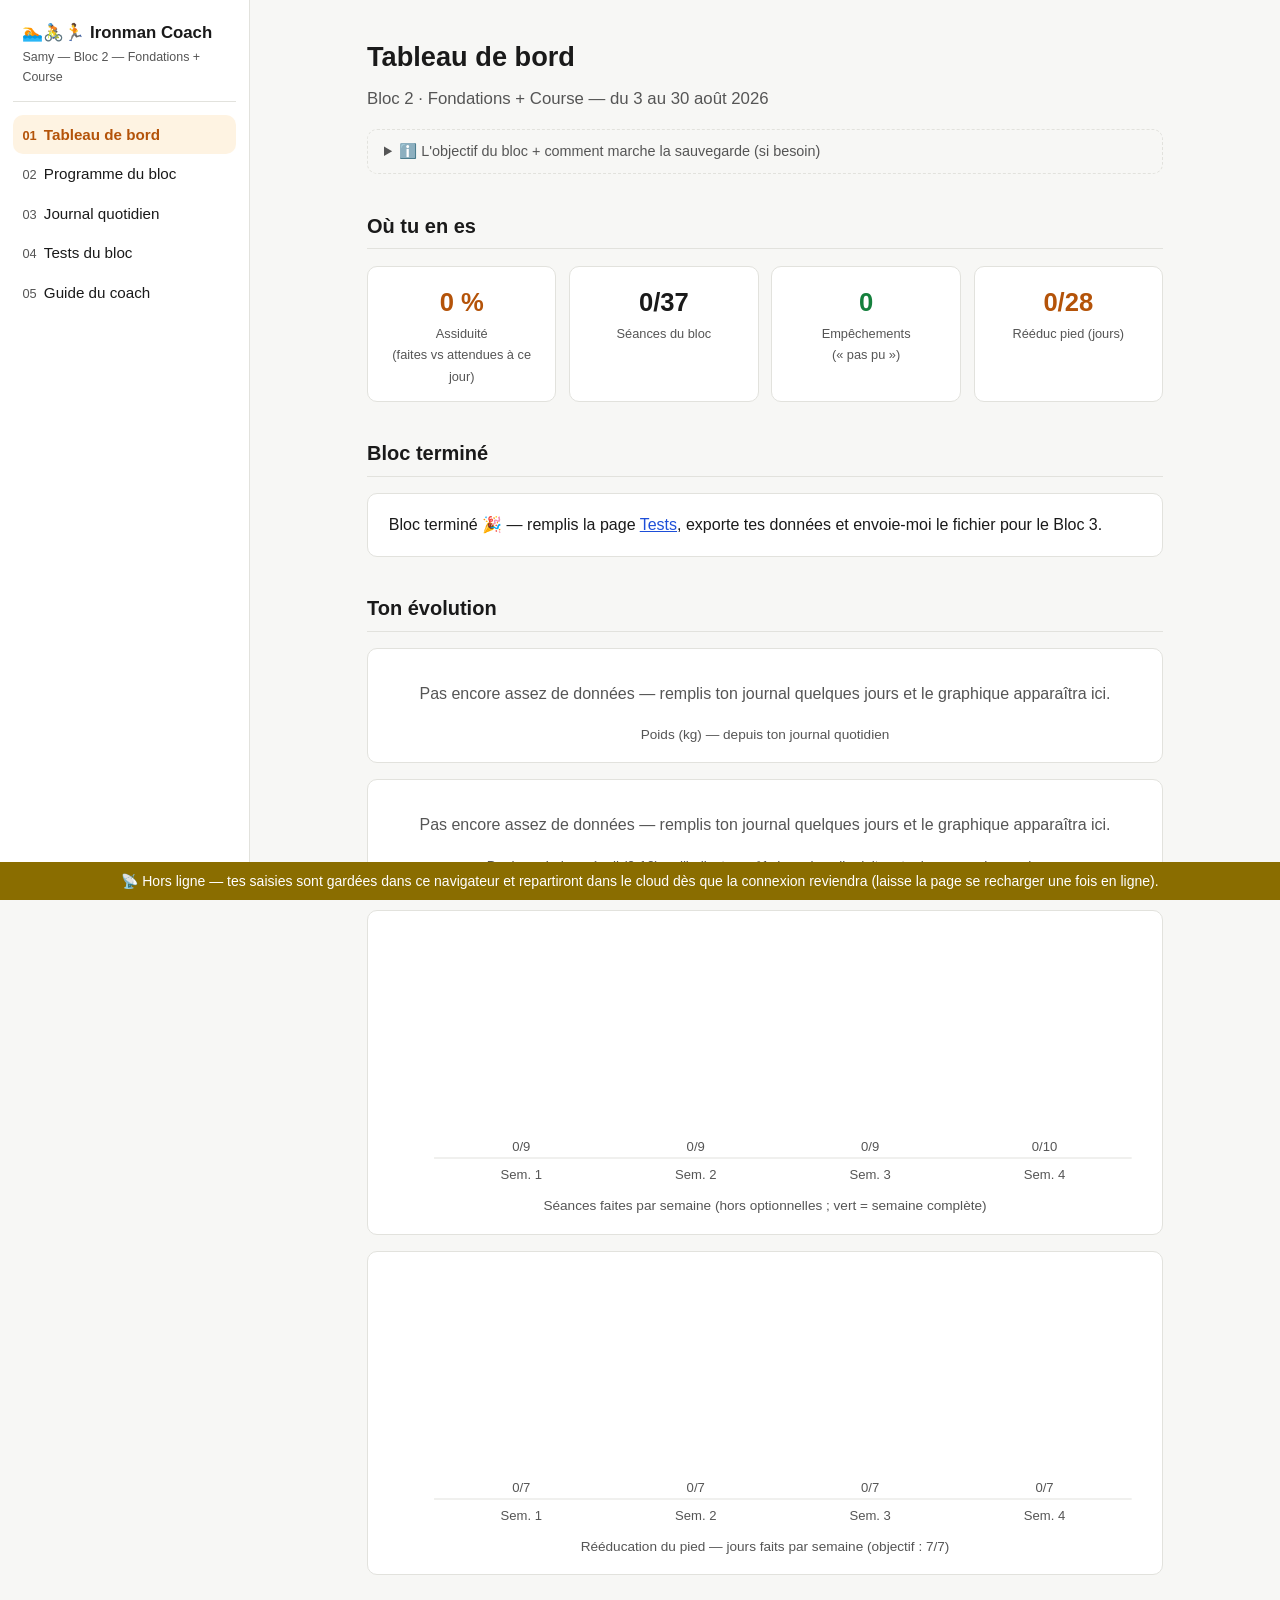
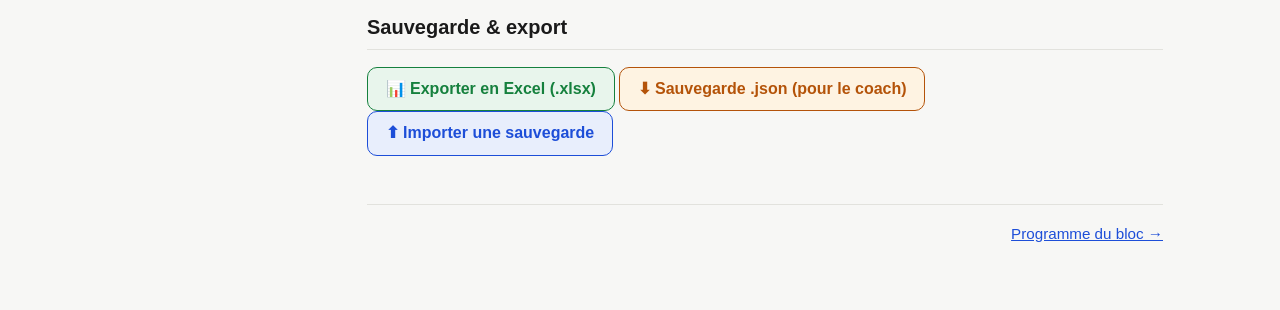
==== ironman-coach/index.html @ 782c4ce3 "Sites Ironman en ligne : hébergement GitHub Pages + données cloud (jsonblob) + robot de garde Co-Aut" ====
<!DOCTYPE html>
<html lang="fr">
<head>
  <meta charset="UTF-8">
  <meta name="viewport" content="width=device-width, initial-scale=1">
  <title>Tableau de bord — Ironman Coach</title>
  <link rel="stylesheet" href="assets/style.css">
</head>
<body>
<div class="layout">
  <nav class="sidebar"></nav>

  <main class="content">
    <h1>Tableau de bord</h1>
    <p class="lead">Bloc 2 · Fondations + Course — du 3 au 30 août 2026</p>

    <details class="aide">
      <summary>ℹ️ L'objectif du bloc + comment marche la sauvegarde (si besoin)</summary>
      <p id="objectif-bloc"></p>
      <p>Tout ce que tu saisis est sauvegardé automatiquement dans ton navigateur
      (« ✓ sauvegardé » apparaît en bas à droite). Le bouton « Exporter » en bas de
      cette page crée deux fichiers : l'<strong>Excel</strong> (lisible, multi-feuilles,
      TOUS les blocs depuis le début — parfait à envoyer à un pote) et le
      <strong>.json</strong> (sauvegarde technique complète, à m'envoyer pour analyse
      et à réimporter si besoin). Exporte au moins 1×/semaine. L'historique des blocs
      passés est inclus automatiquement dans chaque export.</p>
    </details>

    <!-- Statistiques calculées en direct depuis tes données -->
    <h2>Où tu en es</h2>
    <div class="stats" id="stats"></div>

    <!-- La semaine en cours : vue compacte, statut modifiable directement -->
    <h2 id="titre-semaine">Cette semaine</h2>
    <div id="cette-semaine"></div>

    <!-- Graphiques -->
    <h2>Ton évolution</h2>
    <figure class="chart">
      <div id="chart-poids"></div>
      <figcaption>Poids (kg) — depuis ton journal quotidien</figcaption>
    </figure>
    <figure class="chart">
      <div id="chart-pied-douleur"></div>
      <figcaption>Douleur pied au réveil (0-10) — l'indicateur n°1 du mois : elle doit rester basse ou descendre</figcaption>
    </figure>
    <figure class="chart">
      <div id="chart-seances"></div>
      <figcaption>Séances faites par semaine (hors optionnelles ; vert = semaine complète)</figcaption>
    </figure>
    <figure class="chart">
      <div id="chart-pied"></div>
      <figcaption>Rééducation du pied — jours faits par semaine (objectif : 7/7)</figcaption>
    </figure>

    <!-- Sauvegarde -->
    <h2>Sauvegarde &amp; export</h2>
    <p>
      <button class="btn vert" onclick="exporterExcel()">📊 Exporter en Excel (.xlsx)</button>
      <button class="btn" onclick="exportJSON()">⬇ Sauvegarde .json (pour le coach)</button>
      <label class="btn bleu" style="cursor:pointer">
        ⬆ Importer une sauvegarde
        <input type="file" accept=".json" style="display:none"
               onchange="if(this.files[0]) importJSON(this.files[0])">
      </label>
    </p>
  </main>
</div>

<script src="assets/sync-fichier.js"></script>
<script src="assets/programme-data.js"></script>
<script src="assets/main.js"></script>
<script src="assets/charts.js"></script>
<script src="assets/seance.js"></script>
<script src="assets/vendor/xlsx.full.min.js"></script>
<script src="assets/export.js"></script>
<script>
/* ---------- Logique propre au tableau de bord ----------
   Tout est recalculé à chaque chargement ET à chaque modification
   (événement "state:change" émis par main.js).
   Les séances OPTIONNELLES (optionnel: true) sont du bonus :
   exclues de l'assiduité et des graphiques de complétion. */
"use strict";

/* Séances attendues "à ce jour" : prorata jour par jour du menu
   non-optionnel de chaque semaine (planning flexible). */
function attenduesACeJour() {
  const dates = datesDuBloc(), aujourdhui = aujourdhuiISO();
  let total = 0;
  BLOC.semaines.forEach((sem, wi) => {
    const joursEcoulesSem = dates.slice(wi * 7, wi * 7 + 7).filter(d => d <= aujourdhui).length;
    const nonOpt = sem.seances.filter(s => !s.optionnel).length;
    total += nonOpt * joursEcoulesSem / 7;
  });
  return Math.round(total);
}

function calculerStats() {
  const seances = toutesLesSeances();
  const nonOpt = seances.filter(s => !s.optionnel);
  const faites = nonOpt.filter(s => estFaite(s.id)).length;
  const bonus = seances.filter(s => s.optionnel && estFaite(s.id)).length;
  const pasPu = seances.filter(s => statutDe(s.id) === "pas-pu").length;
  const attendues = attenduesACeJour();
  const assiduite = attendues ? Math.min(100, Math.round(100 * faites / attendues)) : null;

  const dates = datesDuBloc(), aujourdhui = aujourdhuiISO();
  const joursPasses = dates.filter(d => d <= aujourdhui);
  const piedFaits = joursPasses.filter(d => state[`journal.${d}.pied`]).length;

  const el = document.getElementById("stats");
  el.innerHTML = `
    <div class="stat ${assiduite === null || assiduite >= 80 ? "ok" : "warn"}">
      <div class="val">${assiduite === null ? "—" : assiduite + " %"}</div>
      <div class="lab">Assiduité<br>(faites vs attendues à ce jour)</div>
    </div>
    <div class="stat"><div class="val">${faites}/${nonOpt.length}</div><div class="lab">Séances du bloc${bonus ? `<br>+ ${bonus} optionnelle${bonus > 1 ? "s" : ""} 🎁` : ""}</div></div>
    <div class="stat ${pasPu === 0 ? "ok" : "warn"}"><div class="val">${pasPu}</div><div class="lab">Empêchements<br>(« pas pu »)</div></div>
    <div class="stat ${joursPasses.length === 0 || piedFaits / Math.max(joursPasses.length, 1) >= 0.8 ? "ok" : "warn"}">
      <div class="val">${piedFaits}/${joursPasses.length}</div><div class="lab">Rééduc pied (jours)</div>
    </div>`;
}

/* Vue compacte de la semaine en cours : chaque séance avec son statut,
   modifiable ici même. Le détail complet reste sur la page Programme. */
function afficherSemaine() {
  const dates = datesDuBloc(), aujourdhui = aujourdhuiISO();
  const el = document.getElementById("cette-semaine");
  const titre = document.getElementById("titre-semaine");

  if (aujourdhui < dates[0]) {
    titre.textContent = "Avant le départ";
    el.innerHTML = `<div class="card">Le bloc démarre le <strong>lundi 3 août</strong>.
      D'ici là : rééduc pied quotidienne, et la section course à pied du
      <a href="guide.html">Guide du coach</a> vaut la lecture avant ta première sortie en Clifton.</div>`;
    return;
  }
  if (aujourdhui > dates[27]) {
    titre.textContent = "Bloc terminé";
    el.innerHTML = `<div class="card">Bloc terminé 🎉 — remplis la page <a href="tests.html">Tests</a>,
      exporte tes données et envoie-moi le fichier pour le Bloc 3.</div>`;
    return;
  }

  const wi = Math.floor(dates.indexOf(aujourdhui) / 7);
  const sem = BLOC.semaines[wi];
  titre.textContent = `Cette semaine — Semaine ${sem.num} : ${sem.theme}`;

  const restantes = sem.seances.filter(s => !s.optionnel && !estFaite(s.id) && statutDe(s.id) !== "pas-pu").length;
  el.innerHTML = `
    <p style="color:var(--text-2)">${restantes === 0
      ? "Menu de la semaine terminé 💪 — tout le reste est du bonus."
      : `Encore <strong>${restantes}</strong> séance${restantes > 1 ? "s" : ""} au menu — tu choisis quoi faire aujourd'hui.`}
      <a href="programme.html">Détails des séances →</a></p>` +
    sem.seances.map(s => {
      const statut = statutDe(s.id);
      const classe = estFaite(s.id) ? "faite" : (statut === "pas-pu" ? "paspu" : "");
      return `
      <div class="mini-seance ${classe}" id="mini-${s.id}">
        <span class="badge ${s.type}">${TYPE_LABELS[s.type] || s.type}</span>
        <span class="titre">${s.titre}${s.optionnel ? ' <span class="badge repos">opt.</span>' : ""}</span>
        <select data-bind="seance.${s.id}.statut">
          ${STATUTS.map(o => `<option value="${o.val}" ${o.val === statut ? "selected" : ""}>${o.label}</option>`).join("")}
        </select>
      </div>`;
    }).join("");
  bindAll(el);
}

/* Couleur des mini-cartes quand un statut change ici ou ailleurs */
document.addEventListener("state:change", e => {
  const m = e.detail.cle.match(/^seance\.(.+)\.statut$/);
  if (!m) return;
  const mini = document.getElementById(`mini-${m[1]}`);
  if (mini) {
    mini.classList.toggle("faite", estFaite(m[1]));
    mini.classList.toggle("paspu", statutDe(m[1]) === "pas-pu");
  }
});

function dessinerGraphiques() {
  const dates = datesDuBloc();
  // Poids : un point par jour du bloc (ignorés si vides)
  ligneSVG("#chart-poids", dates.map(d => ({
    x: d.slice(8, 10) + "/" + d.slice(5, 7),
    y: state[`journal.${d}.poids`] || null,
  })), { unite: "kg", decimales: 1 });

  // Douleur pied au réveil : LE capteur du mois de la reprise course
  ligneSVG("#chart-pied-douleur", dates.map(d => {
    const v = state[`journal.${d}.pied_douleur`];
    return { x: d.slice(8, 10) + "/" + d.slice(5, 7), y: (v === undefined || v === "") ? null : v };
  }), { unite: "/10", decimales: 0 });

  // Séances non-optionnelles faites (ou adaptées) par semaine
  const seances = toutesLesSeances();
  barresSVG("#chart-seances", BLOC.semaines.map(sem => ({
    x: "Sem. " + sem.num,
    y: seances.filter(s => s.semaine === sem.num && !s.optionnel && estFaite(s.id)).length,
    max: sem.seances.filter(s => !s.optionnel).length,
  })));

  // Rééduc pied par semaine
  barresSVG("#chart-pied", BLOC.semaines.map((sem, wi) => ({
    x: "Sem. " + sem.num,
    y: dates.slice(wi * 7, wi * 7 + 7).filter(d => state[`journal.${d}.pied`]).length,
    max: 7,
  })));
}

function rafraichir() { calculerStats(); dessinerGraphiques(); }

document.addEventListener("DOMContentLoaded", () => {
  document.getElementById("objectif-bloc").textContent = BLOC.objectifBloc;
  afficherSemaine();
  rafraichir();
});
document.addEventListener("state:change", rafraichir);
</script>
</body>
</html>
---- ironman-coach/assets/style.css ----
/* ============================================================
   IRONMAN COACH — Design system
   Tout est piloté par les variables CSS ci-dessous.
   Pour changer une couleur : modifier UNIQUEMENT :root (+ dark mode).
   ============================================================ */

:root {
  /* Fonds & texte */
  --bg: #f7f7f5;
  --surface: #ffffff;
  --text: #1a1a1a;
  --text-2: #555555;
  --border: #e2e2dd;

  /* Couleurs sémantiques + variantes pastel "-soft" pour les fonds */
  --accent: #b45309;       --accent-soft: #fef3e2;   /* orange : important / à faire */
  --green: #15803d;        --green-soft: #e8f5ec;    /* vert : acquis / validé */
  --blue: #1d4ed8;         --blue-soft: #e8eefc;     /* bleu : définitions / liens */
  --red: #b91c1c;          --red-soft: #fdecec;      /* rouge : pièges / avertissements */
  --violet: #6d28d9;       --violet-soft: #f0e9fc;   /* violet : course à pied (badge) */

  --radius: 10px;
  --sidebar-w: 250px;
}

/* Dark mode automatique */
@media (prefers-color-scheme: dark) {
  :root {
    --bg: #191919;
    --surface: #222220;
    --text: #ececea;
    --text-2: #a8a8a2;
    --border: #3a3a36;

    --accent: #f0a35e;     --accent-soft: #3a2a18;
    --green: #6fce8f;      --green-soft: #1c2f22;
    --blue: #8ab0f5;       --blue-soft: #1c2438;
    --red: #f08c8c;        --red-soft: #382020;
    --violet: #b79df5;     --violet-soft: #292140;
  }
}

/* ---------- Base ---------- */
* { box-sizing: border-box; }

body {
  margin: 0;
  font-family: -apple-system, BlinkMacSystemFont, "Segoe UI", Roboto, sans-serif;
  font-size: 16px;
  line-height: 1.65;
  background: var(--bg);
  color: var(--text);
}

h1 { font-size: 1.7rem; margin: 0 0 .3rem; }
h2 { font-size: 1.25rem; border-bottom: 1px solid var(--border); padding-bottom: .35rem; margin-top: 2.2rem; }
h3 { font-size: 1.05rem; margin-bottom: .4rem; }
.lead { color: var(--text-2); font-size: 1.05rem; margin-top: 0; }

a { color: var(--blue); }

code {
  background: var(--blue-soft);
  border-radius: 6px;
  padding: .1em .4em;
  font-size: .9em;
}

pre {
  background: var(--surface);
  border: 1px solid var(--border);
  border-radius: var(--radius);
  padding: 1rem;
  overflow-x: auto;
}

table { border-collapse: collapse; width: 100%; margin: 1rem 0; }
th, td { border: 1px solid var(--border); padding: .5rem .7rem; text-align: left; }
th { background: var(--surface); font-size: .9rem; }

/* ---------- Layout : sidebar + contenu ---------- */
.layout { display: flex; min-height: 100vh; }

nav.sidebar {
  width: var(--sidebar-w);
  flex-shrink: 0;
  position: sticky;
  top: 0;
  height: 100vh;
  overflow-y: auto;
  border-right: 1px solid var(--border);
  background: var(--surface);
  padding: 1.2rem .8rem;
}

nav.sidebar .brand {
  font-weight: 700;
  font-size: 1.05rem;
  padding: 0 .6rem .8rem;
  border-bottom: 1px solid var(--border);
  margin-bottom: .8rem;
}
nav.sidebar .brand small { display: block; color: var(--text-2); font-weight: 400; font-size: .78rem; }

nav.sidebar a {
  display: block;
  padding: .45rem .6rem;
  border-radius: var(--radius);
  color: var(--text);
  text-decoration: none;
  font-size: .95rem;
}
nav.sidebar a .num { color: var(--text-2); font-size: .8rem; margin-right: .45rem; }
nav.sidebar a:hover { background: var(--bg); }
nav.sidebar a.active { background: var(--accent-soft); color: var(--accent); font-weight: 600; }
nav.sidebar a.active .num { color: var(--accent); }

main.content {
  flex: 1;
  max-width: 860px;
  margin: 0 auto;
  padding: 2.2rem 2rem 4rem;
  min-width: 0;
}

/* Mobile : sidebar en haut */
@media (max-width: 800px) {
  .layout { flex-direction: column; }
  nav.sidebar {
    width: 100%; height: auto; position: static;
    border-right: none; border-bottom: 1px solid var(--border);
    display: flex; flex-wrap: wrap; gap: .2rem; align-items: center;
  }
  nav.sidebar .brand { border: none; margin: 0; padding: .2rem .6rem; width: 100%; }
  main.content { padding: 1.2rem 1rem 3rem; }
}

/* Pager bas de page */
.pager {
  display: flex; justify-content: space-between;
  margin-top: 3rem; padding-top: 1rem;
  border-top: 1px solid var(--border);
  font-size: .95rem;
}

/* ---------- Composants ---------- */
.card {
  background: var(--surface);
  border: 1px solid var(--border);
  border-radius: var(--radius);
  padding: 1.1rem 1.3rem;
  margin: 1rem 0;
}

/* Encadrés colorés : la 1re ligne (strong) sert de titre */
.box { border-radius: var(--radius); padding: .9rem 1.1rem; margin: 1rem 0; border: 1px solid; }
.box strong:first-child { display: block; margin-bottom: .25rem; }
.box.def  { background: var(--blue-soft);   border-color: var(--blue);   }
.box.imp  { background: var(--accent-soft); border-color: var(--accent); }
.box.trap { background: var(--red-soft);    border-color: var(--red);    }
.box.done { background: var(--green-soft);  border-color: var(--green);  }

/* Accordéons en cartes */
details {
  background: var(--surface);
  border: 1px solid var(--border);
  border-radius: var(--radius);
  padding: .6rem 1rem;
  margin: .6rem 0;
}
details summary { cursor: pointer; font-weight: 600; }
details[open] summary { margin-bottom: .5rem; }

/* Badges (pilules) */
.badge {
  display: inline-block;
  font-size: .68rem;
  font-weight: 700;
  text-transform: uppercase;
  letter-spacing: .04em;
  padding: .15em .7em;
  border-radius: 999px;
  border: 1px solid;
}
.badge.muscu    { background: var(--accent-soft); color: var(--accent); border-color: var(--accent); }
.badge.natation { background: var(--blue-soft);   color: var(--blue);   border-color: var(--blue); }
.badge.velo     { background: var(--green-soft);  color: var(--green);  border-color: var(--green); }
.badge.course   { background: var(--violet-soft); color: var(--violet); border-color: var(--violet); }
.badge.test     { background: var(--red-soft);    color: var(--red);    border-color: var(--red); }
.badge.repos    { background: var(--bg);          color: var(--text-2); border-color: var(--border); }
.badge.marche   { background: var(--bg);          color: var(--text-2); border-color: var(--border); }

/* Checklists persistées (ul.progress) */
ul.progress { list-style: none; padding: 0; }
ul.progress li { margin: .3rem 0; }
ul.progress label { display: flex; gap: .6rem; align-items: baseline; cursor: pointer; }
ul.progress input:checked + span { text-decoration: line-through; color: var(--text-2); }

/* ---------- Formulaires (journal, séances, tests) ---------- */
input[type="text"], input[type="number"], input[type="date"], textarea, select {
  font: inherit;
  color: var(--text);
  background: var(--bg);
  border: 1px solid var(--border);
  border-radius: 8px;
  padding: .4rem .6rem;
  width: 100%;
}
textarea { resize: vertical; min-height: 60px; }
input:focus, textarea:focus, select:focus { outline: 2px solid var(--blue); outline-offset: 0; }

.field { margin: .5rem 0; }
.field > span { display: block; font-size: .82rem; color: var(--text-2); margin-bottom: .15rem; }

/* Grille de petits champs côte à côte */
.grid {
  display: grid;
  grid-template-columns: repeat(auto-fit, minmax(120px, 1fr));
  gap: .6rem;
}

/* ---------- Carte de séance (module réutilisable, tous sports) ---------- */
.seance { border-left: 4px solid var(--border); }
.seance.faite { border-left-color: var(--green); }
.seance.paspu { border-left-color: var(--red); }
.seance .entete { display: flex; align-items: center; gap: .6rem; flex-wrap: wrap; }
.seance .entete h3 { margin: 0; flex: 1; }
.seance .entete select.statut { width: auto; font-weight: 600; }
.seance .meta { color: var(--text-2); font-size: .88rem; margin: .2rem 0 .5rem; }
.seance ul { margin: .4rem 0; padding-left: 1.2rem; }
.seance .zone-raison { background: var(--red-soft); border-radius: 8px; padding: .3rem .7rem .5rem; margin: .4rem 0; }
.seance.faite .zone-raison { background: var(--accent-soft); }

/* Accordéon d'aide : replié par défaut, discret */
details.aide { background: transparent; border-style: dashed; }
details.aide summary { color: var(--text-2); font-weight: 500; font-size: .9rem; }

/* Résumé compact d'une séance (tableau de bord "Cette semaine") */
.mini-seance {
  display: flex; align-items: center; gap: .6rem;
  padding: .45rem .8rem; margin: .35rem 0;
  background: var(--surface); border: 1px solid var(--border);
  border-left: 4px solid var(--border); border-radius: var(--radius);
}
.mini-seance.faite { border-left-color: var(--green); }
.mini-seance.paspu { border-left-color: var(--red); }
.mini-seance .titre { flex: 1; font-weight: 600; font-size: .95rem; }
.mini-seance select { width: auto; font-size: .85rem; }

/* ---------- Dashboard ---------- */
.stats { display: grid; grid-template-columns: repeat(auto-fit, minmax(150px, 1fr)); gap: .8rem; margin: 1rem 0; }
.stat {
  background: var(--surface); border: 1px solid var(--border);
  border-radius: var(--radius); padding: .9rem 1rem; text-align: center;
}
.stat .val { font-size: 1.6rem; font-weight: 700; }
.stat .lab { font-size: .8rem; color: var(--text-2); }
.stat.ok .val { color: var(--green); }
.stat.warn .val { color: var(--accent); }

/* Graphiques SVG */
figure.chart {
  background: var(--surface); border: 1px solid var(--border);
  border-radius: var(--radius); padding: 1rem; margin: 1rem 0;
}
figure.chart figcaption { font-size: .85rem; color: var(--text-2); text-align: center; margin-top: .4rem; }
.chart svg { width: 100%; height: auto; display: block; }
.chart .ligne { stroke: var(--blue); fill: none; stroke-width: 2.5; }
.chart .point { fill: var(--blue); }
.chart .barre { fill: var(--green); }
.chart .barre.partiel { fill: var(--accent); }
.chart .axe { stroke: var(--border); stroke-width: 1; }
.chart text { fill: var(--text-2); font-size: 11px; }

/* Boutons */
.btn {
  display: inline-block;
  font: inherit; font-weight: 600;
  background: var(--accent-soft); color: var(--accent);
  border: 1px solid var(--accent);
  border-radius: var(--radius);
  padding: .5rem 1.1rem;
  cursor: pointer;
}
.btn:hover { filter: brightness(.97); }
.btn.vert { background: var(--green-soft); color: var(--green); border-color: var(--green); }
.btn.bleu { background: var(--blue-soft); color: var(--blue); border-color: var(--blue); }

/* Petit bouton de suppression (séances libres) */
.btn-suppr {
  font: inherit; font-weight: 700; line-height: 1;
  background: var(--red-soft); color: var(--red);
  border: 1px solid var(--red); border-radius: 999px;
  width: 1.8rem; height: 1.8rem; padding: 0;
  cursor: pointer; flex-shrink: 0;
}
.btn-suppr:hover { filter: brightness(.95); }

/* Indicateur discret "sauvegardé" */
#save-indicator {
  position: fixed; bottom: 14px; right: 16px;
  background: var(--green-soft); color: var(--green);
  border: 1px solid var(--green); border-radius: 999px;
  padding: .2rem .8rem; font-size: .8rem;
  opacity: 0; transition: opacity .3s;
  pointer-events: none;
}
#save-indicator.visible { opacity: 1; }
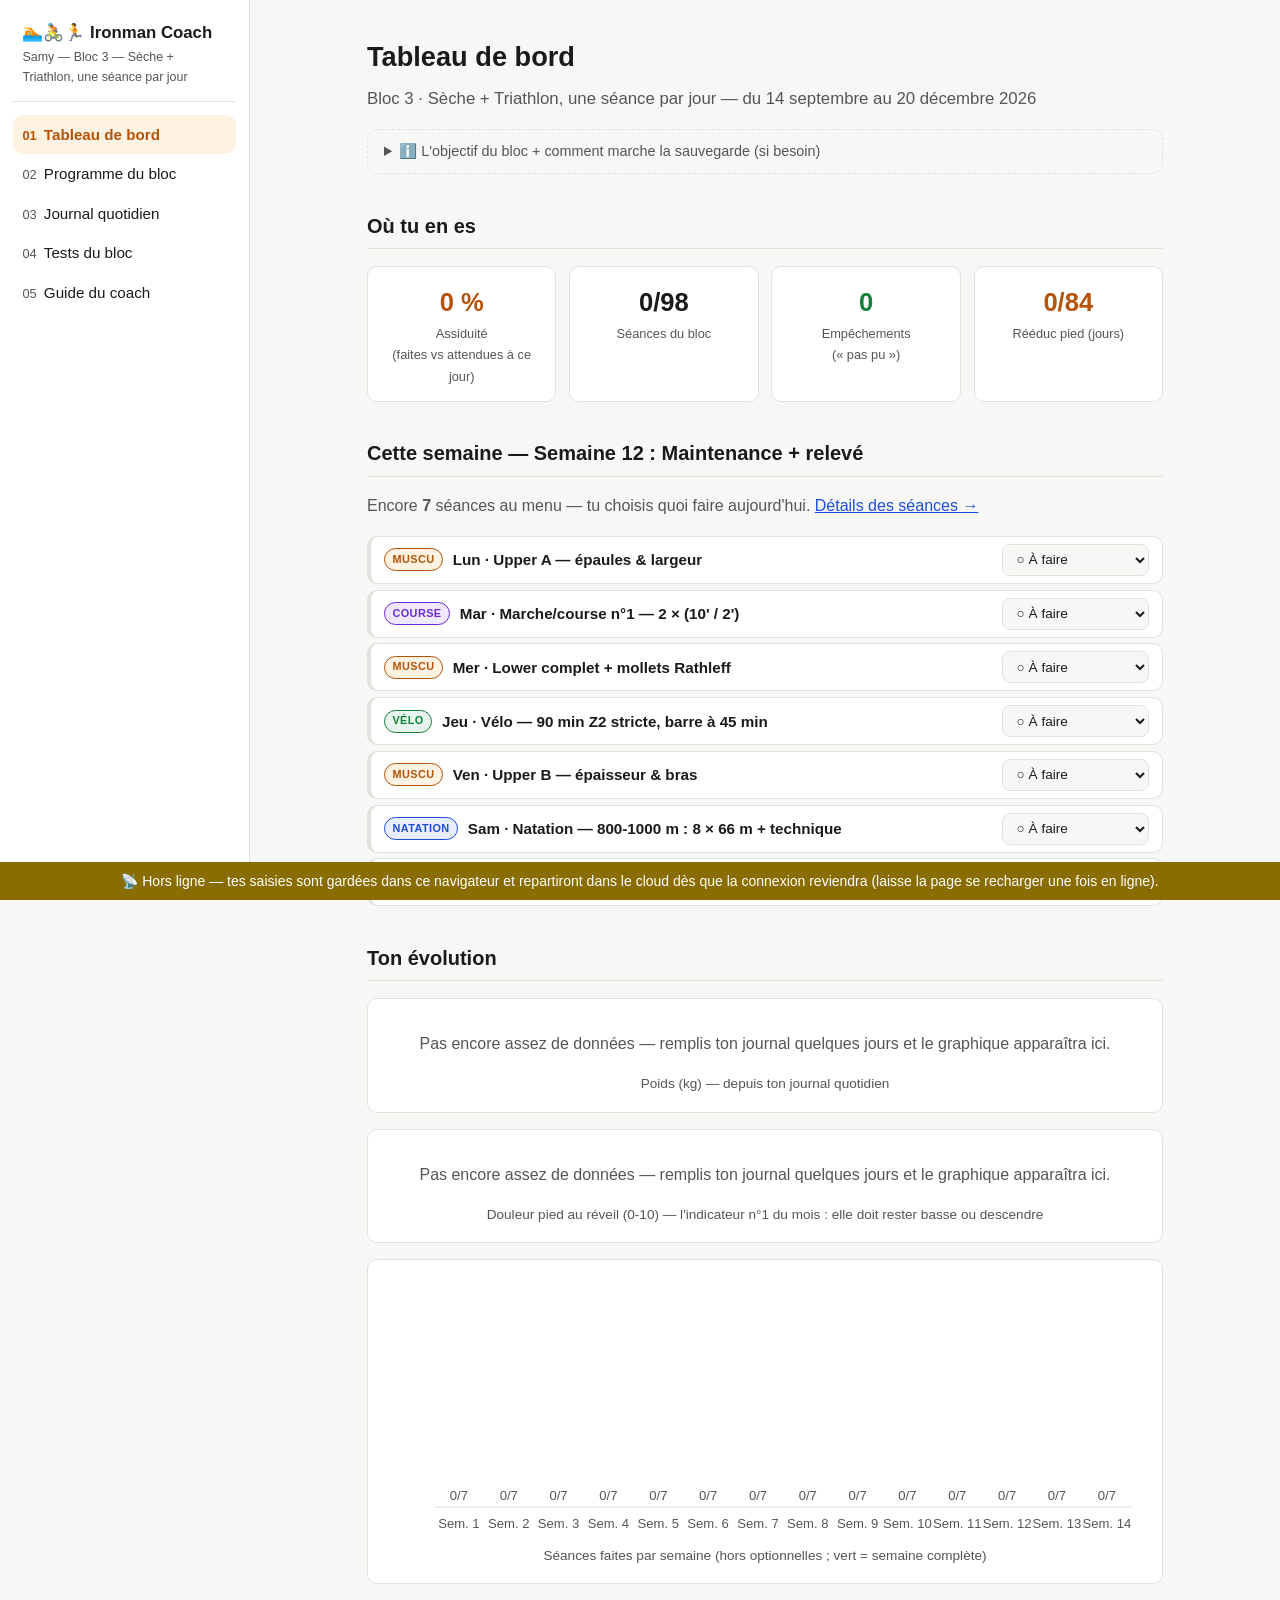
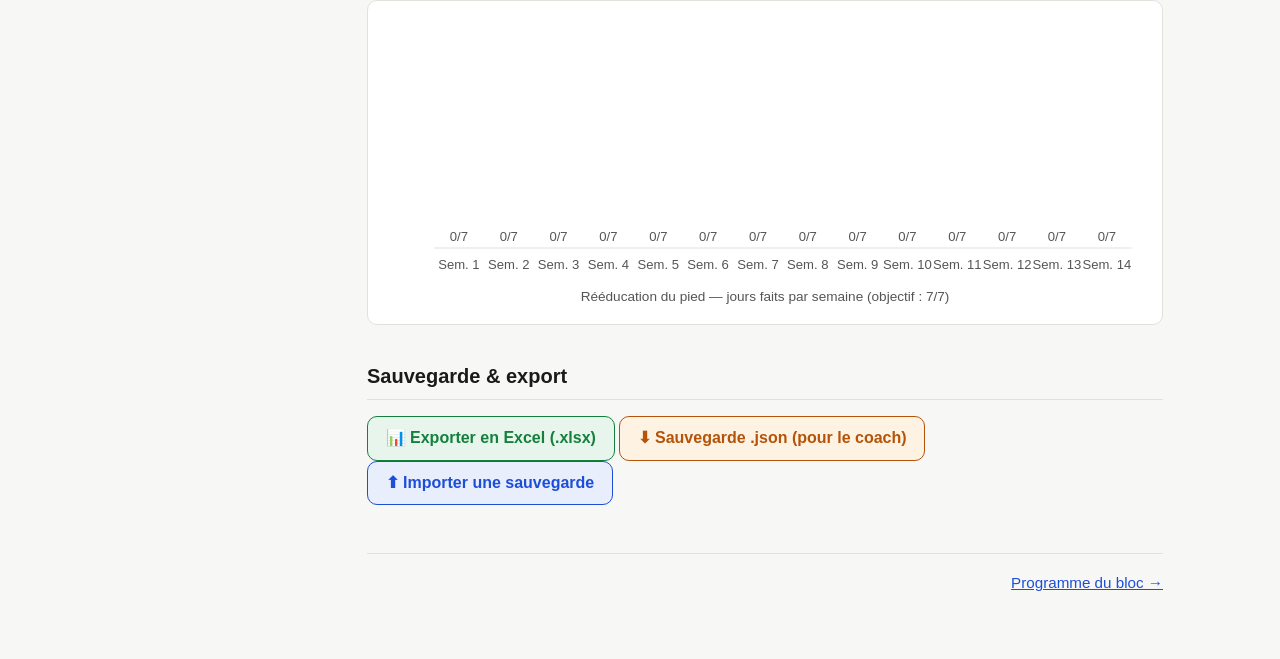
==== commit 8ec5bbb8: "Bloc 3 — Sèche + Triathlon, une séance par jour (14 sept. → 20 déc. 2026) - programme-data.js : 14 s" ====
--- a/ironman-coach/index.html
+++ b/ironman-coach/index.html
@@ -12,7 +12,7 @@
 
   <main class="content">
     <h1>Tableau de bord</h1>
-    <p class="lead">Bloc 2 · Fondations + Course — du 3 au 30 août 2026</p>
+    <p class="lead">Bloc 3 · Sèche + Triathlon, une séance par jour — du 14 septembre au 20 décembre 2026</p>
 
     <details class="aide">
       <summary>ℹ️ L'objectif du bloc + comment marche la sauvegarde (si besoin)</summary>
@@ -130,15 +130,15 @@
 
   if (aujourdhui < dates[0]) {
     titre.textContent = "Avant le départ";
-    el.innerHTML = `<div class="card">Le bloc démarre le <strong>lundi 3 août</strong>.
-      D'ici là : rééduc pied quotidienne, et la section course à pied du
-      <a href="guide.html">Guide du coach</a> vaut la lecture avant ta première sortie en Clifton.</div>`;
+    el.innerHTML = `<div class="card">Le bloc démarre le <strong>lundi 14 septembre</strong>.
+      D'ici là : mesures de départ (page <a href="tests.html">Tests</a>) et la section sèche du
+      <a href="guide.html">Guide du coach</a>.</div>`;
     return;
   }
-  if (aujourdhui > dates[27]) {
+  if (aujourdhui > dates[dates.length - 1]) {
     titre.textContent = "Bloc terminé";
     el.innerHTML = `<div class="card">Bloc terminé 🎉 — remplis la page <a href="tests.html">Tests</a>,
-      exporte tes données et envoie-moi le fichier pour le Bloc 3.</div>`;
+      exporte tes données et envoie-moi le fichier pour janvier (régime inversé).</div>`;
     return;
   }
 
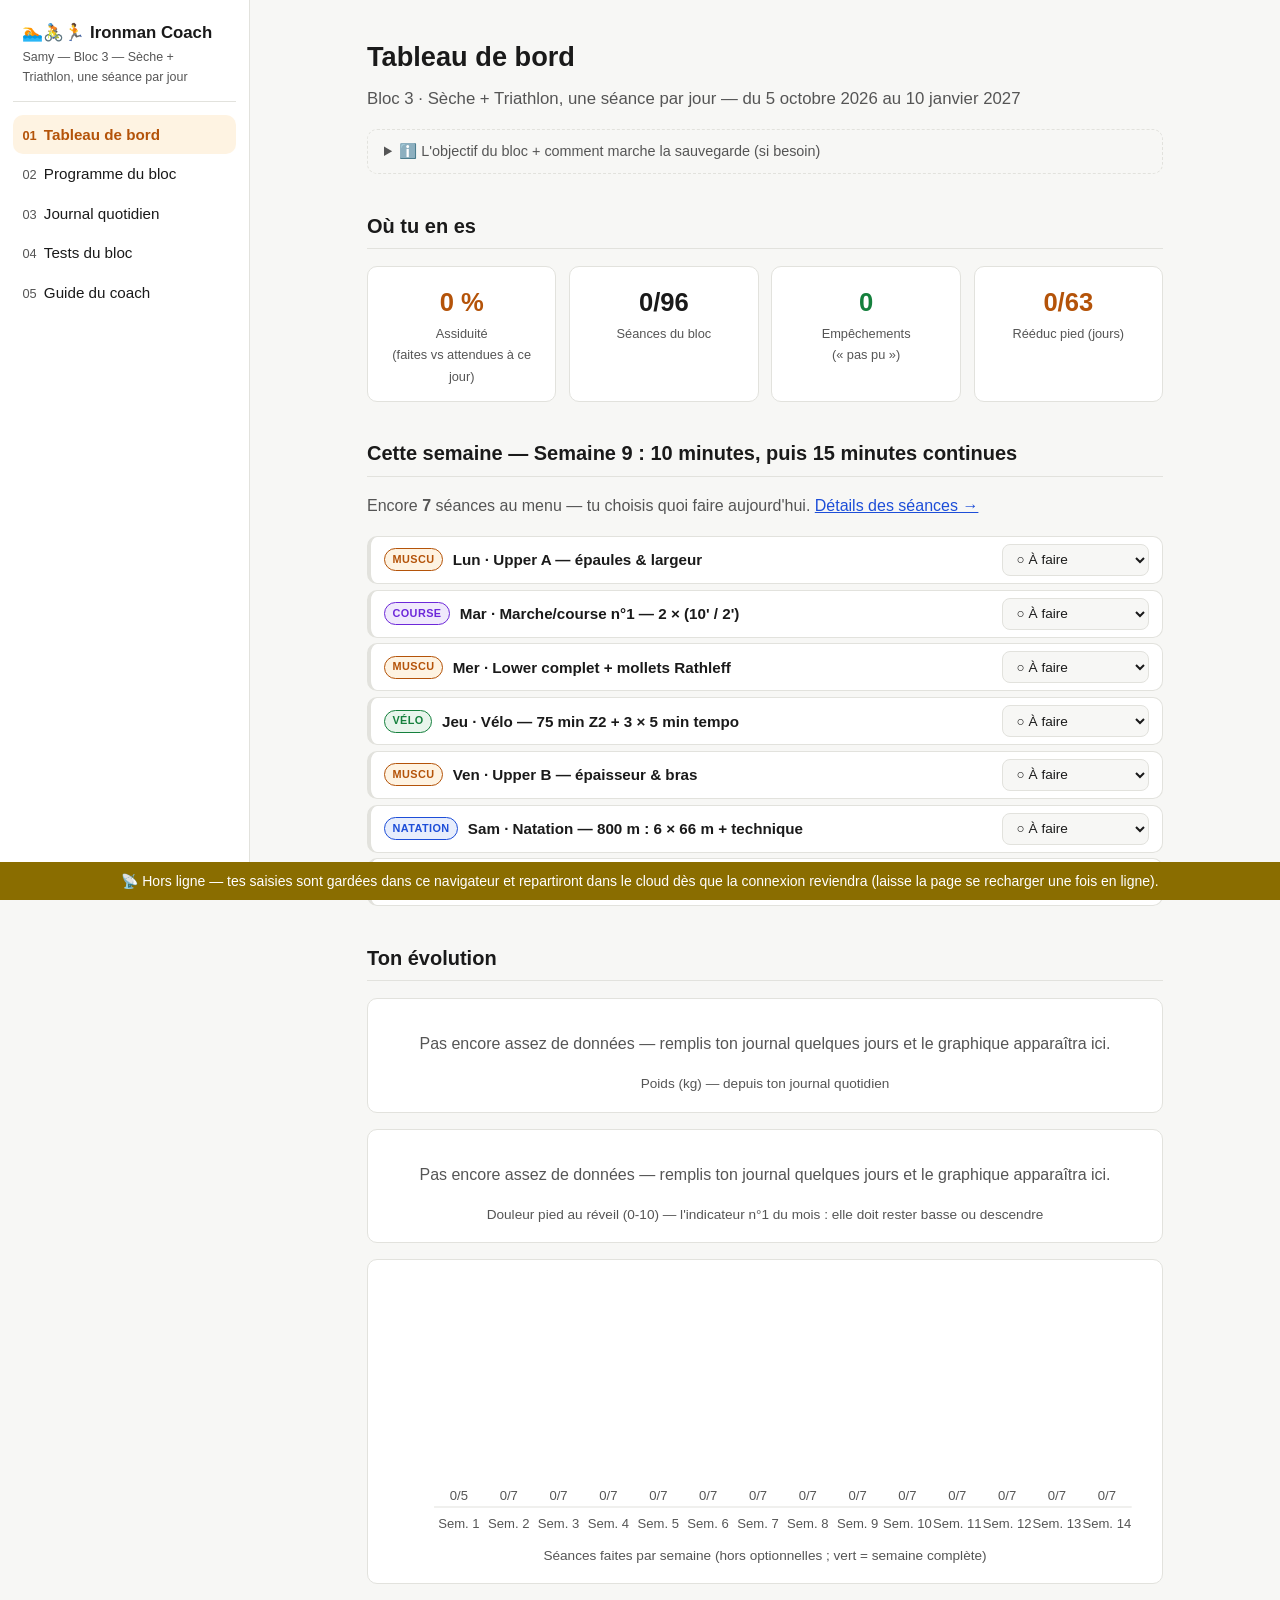
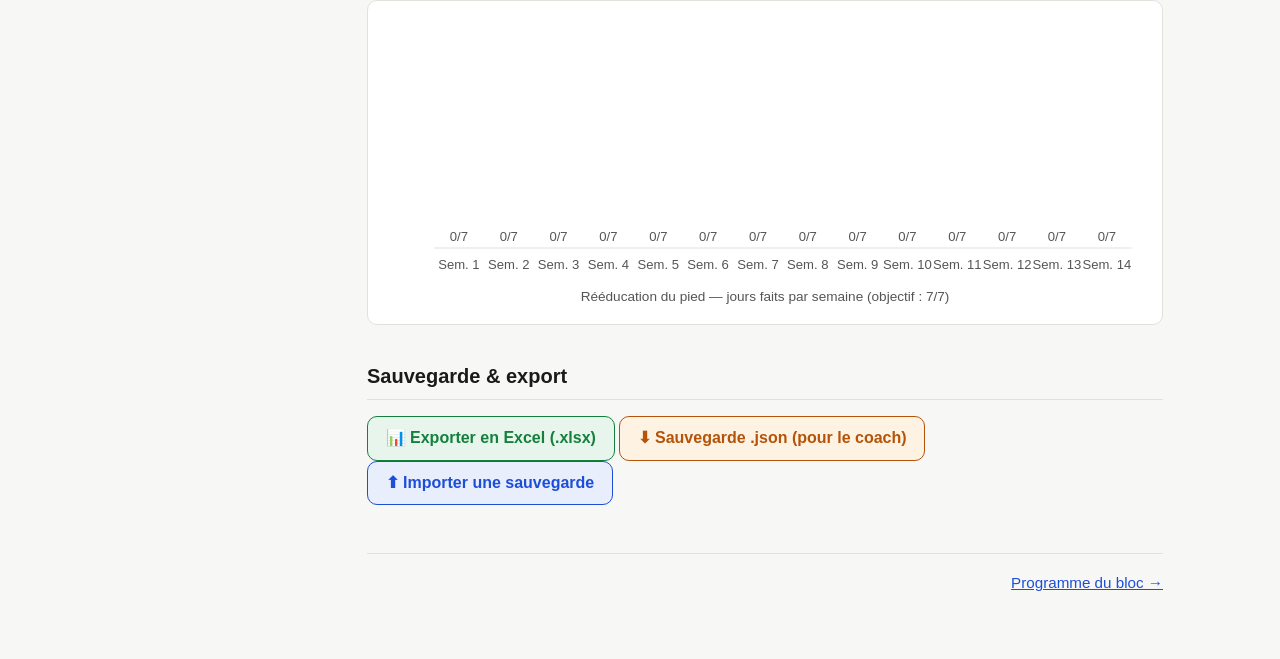
==== commit 07dced0b: "fix: redémarrer le Bloc 3 au 7 octobre 2026 Le calendrier repart sur la semaine du 5 octobre, avec u" ====
--- a/ironman-coach/index.html
+++ b/ironman-coach/index.html
@@ -12,7 +12,7 @@
 
   <main class="content">
     <h1>Tableau de bord</h1>
-    <p class="lead">Bloc 3 · Sèche + Triathlon, une séance par jour — du 14 septembre au 20 décembre 2026</p>
+    <p class="lead">Bloc 3 · Sèche + Triathlon, une séance par jour — du 5 octobre 2026 au 10 janvier 2027</p>
 
     <details class="aide">
       <summary>ℹ️ L'objectif du bloc + comment marche la sauvegarde (si besoin)</summary>
@@ -88,9 +88,11 @@
   const dates = datesDuBloc(), aujourdhui = aujourdhuiISO();
   let total = 0;
   BLOC.semaines.forEach((sem, wi) => {
-    const joursEcoulesSem = dates.slice(wi * 7, wi * 7 + 7).filter(d => d <= aujourdhui).length;
+    const joursActifs = dates.slice(wi * 7, wi * 7 + 7)
+      .filter(d => !BLOC.repriseReelle || d >= BLOC.repriseReelle);
+    const joursEcoulesSem = joursActifs.filter(d => d <= aujourdhui).length;
     const nonOpt = sem.seances.filter(s => !s.optionnel).length;
-    total += nonOpt * joursEcoulesSem / 7;
+    if (joursActifs.length) total += nonOpt * joursEcoulesSem / joursActifs.length;
   });
   return Math.round(total);
 }
@@ -130,7 +132,7 @@
 
   if (aujourdhui < dates[0]) {
     titre.textContent = "Avant le départ";
-    el.innerHTML = `<div class="card">Le bloc démarre le <strong>lundi 14 septembre</strong>.
+    el.innerHTML = `<div class="card">Le bloc démarre le <strong>lundi 5 octobre</strong>.
       D'ici là : mesures de départ (page <a href="tests.html">Tests</a>) et la section sèche du
       <a href="guide.html">Guide du coach</a>.</div>`;
     return;
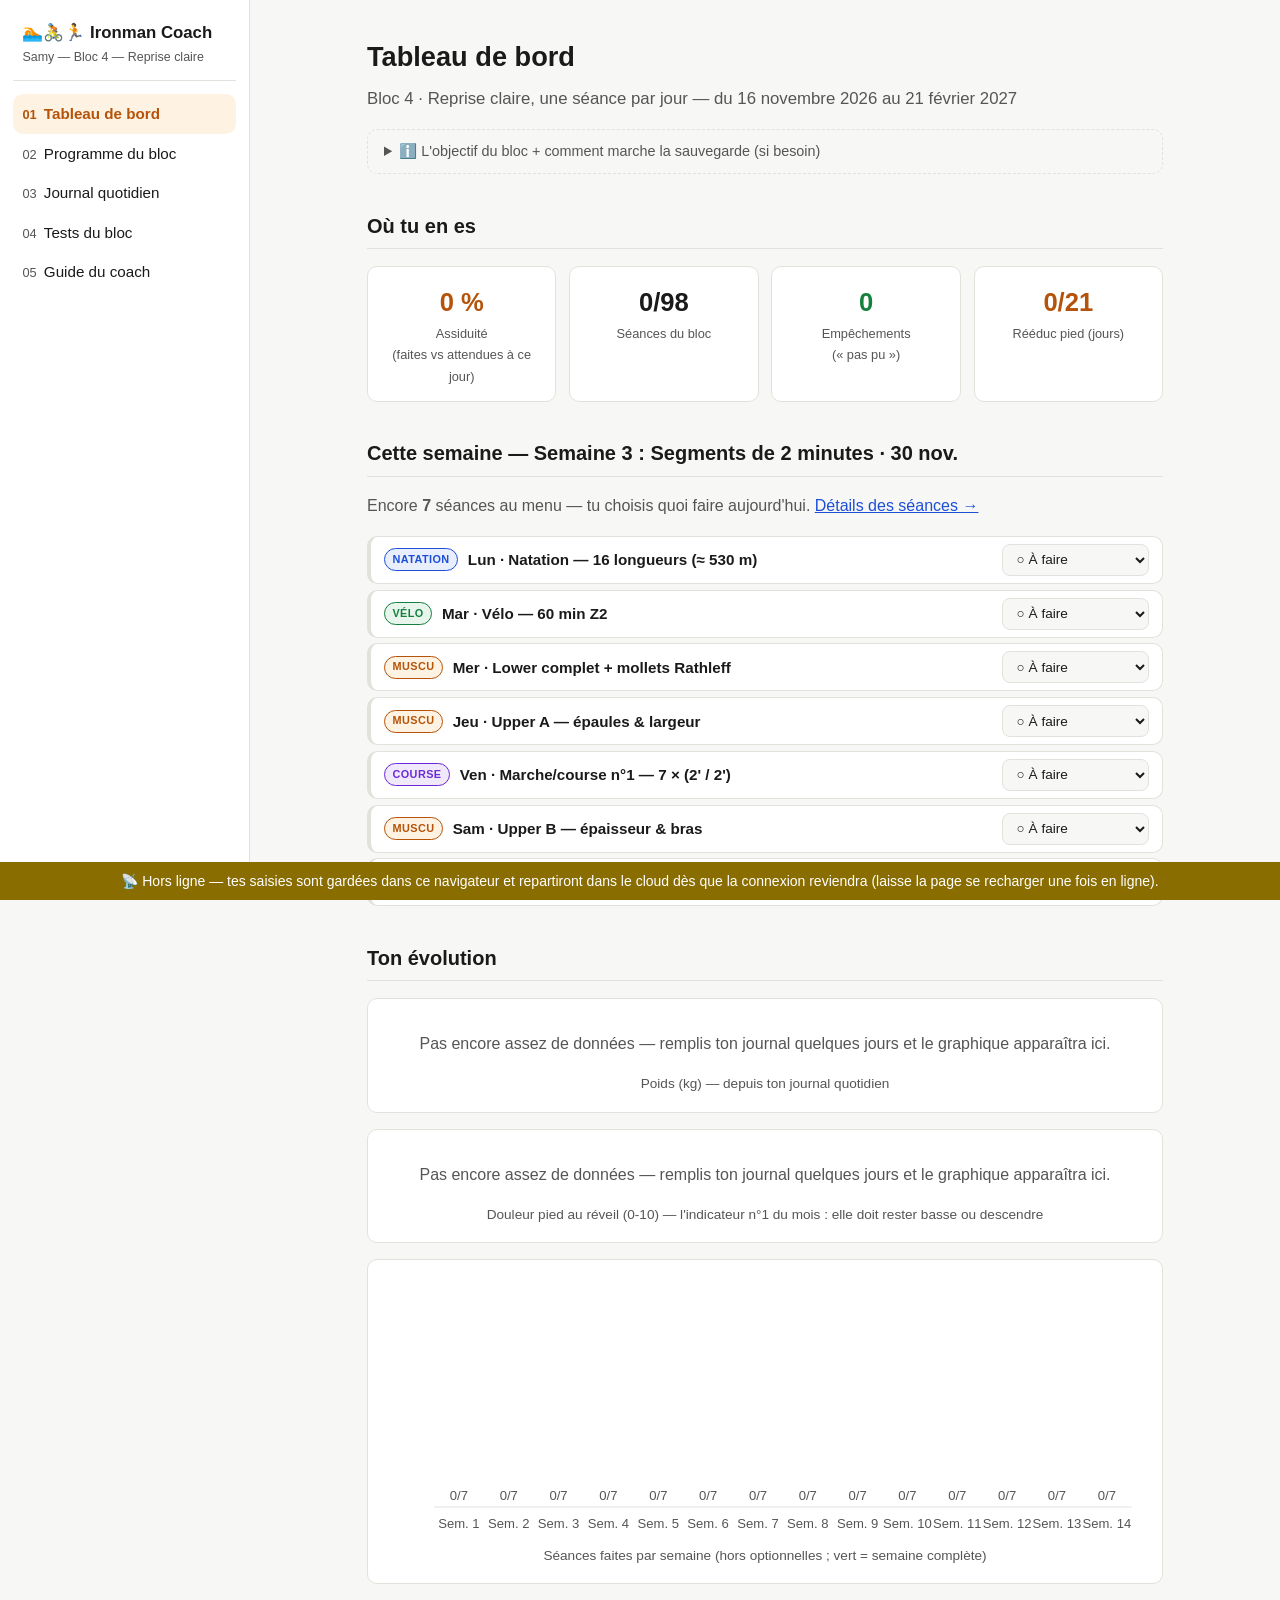
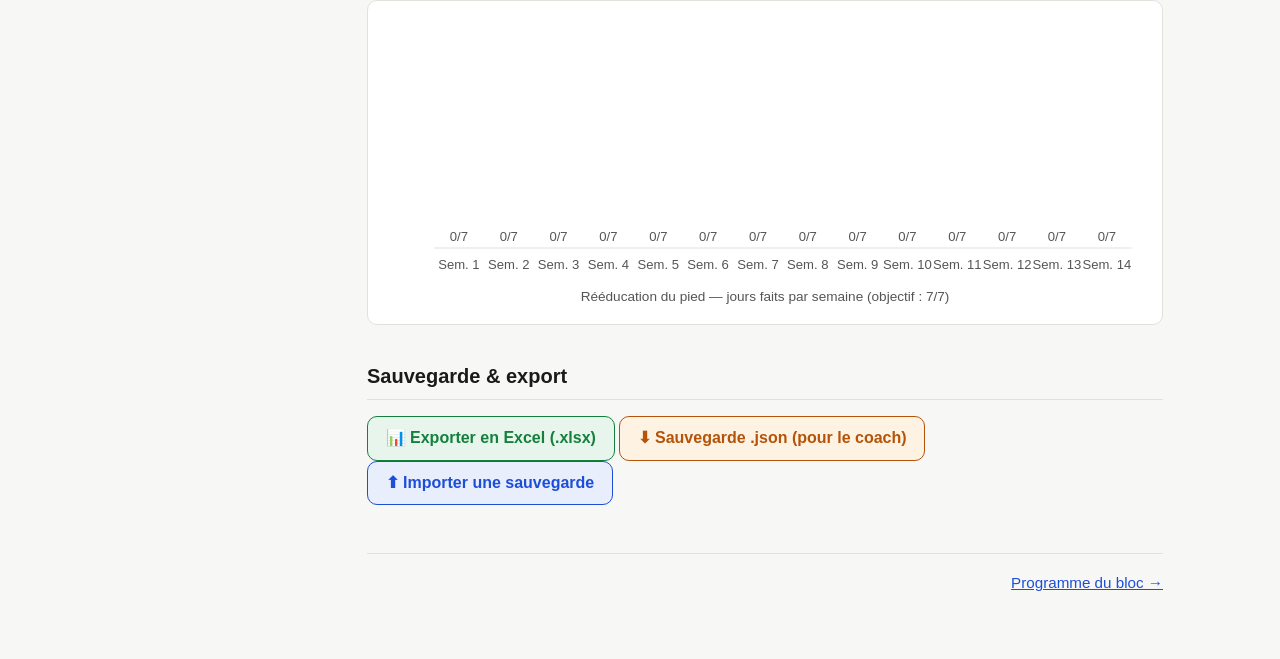
==== commit eb67f4eb: "Bloc 4 — Reprise claire (16 nov. 2026 → 21 févr. 2027) Une séance par jour à jour fixe, natation lun" ====
--- a/ironman-coach/index.html
+++ b/ironman-coach/index.html
@@ -12,7 +12,7 @@
 
   <main class="content">
     <h1>Tableau de bord</h1>
-    <p class="lead">Bloc 3 · Sèche + Triathlon, une séance par jour — du 5 octobre 2026 au 10 janvier 2027</p>
+    <p class="lead">Bloc 4 · Reprise claire, une séance par jour — du 16 novembre 2026 au 21 février 2027</p>
 
     <details class="aide">
       <summary>ℹ️ L'objectif du bloc + comment marche la sauvegarde (si besoin)</summary>
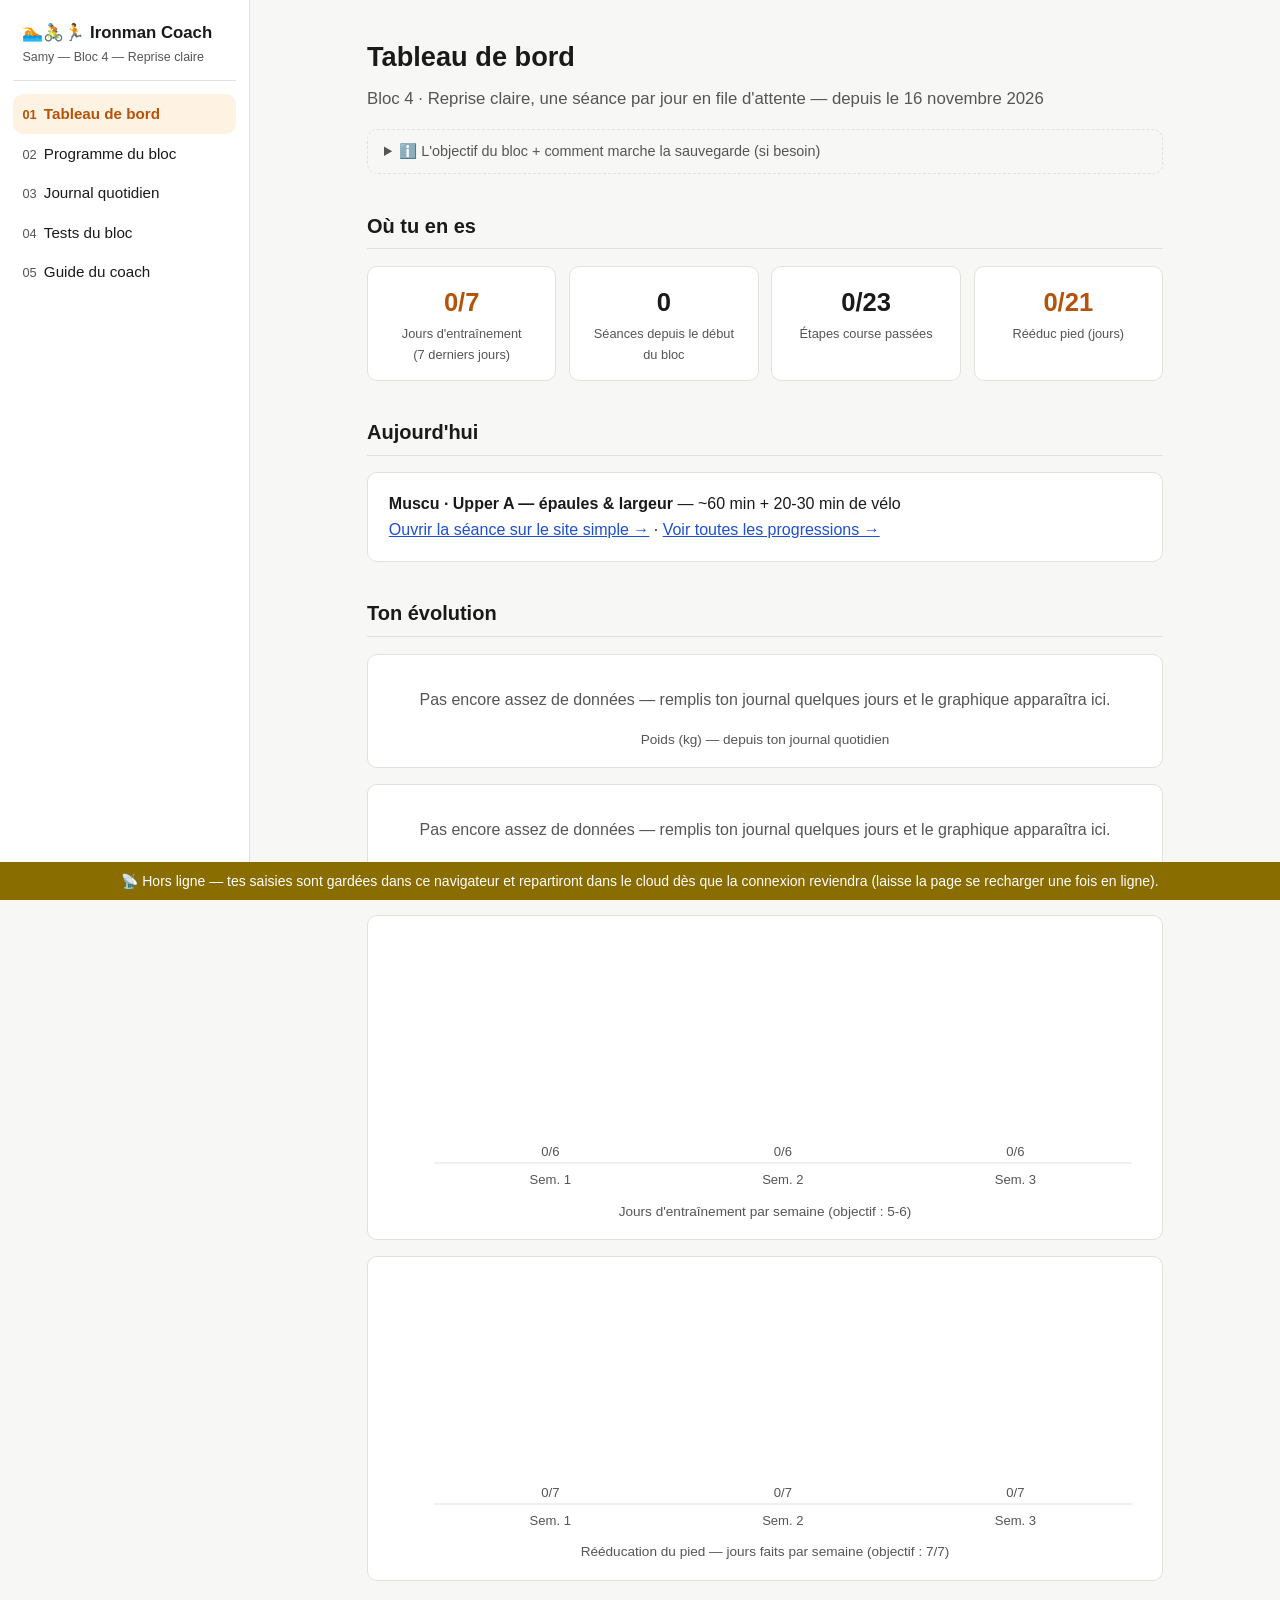
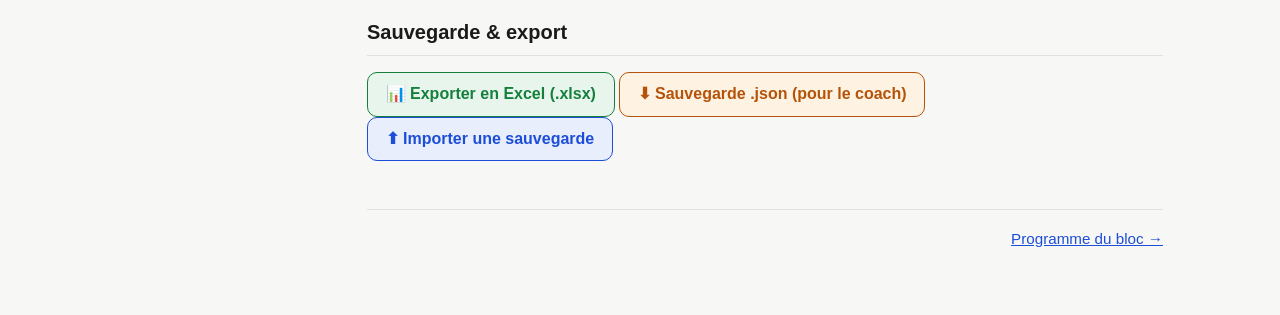
==== commit eeacd488: "Bloc 4 en file d'attente : rater un jour ne casse plus rien Chaque sport avance par étapes ; le site" ====
--- a/ironman-coach/index.html
+++ b/ironman-coach/index.html
@@ -12,7 +12,7 @@
 
   <main class="content">
     <h1>Tableau de bord</h1>
-    <p class="lead">Bloc 4 · Reprise claire, une séance par jour — du 16 novembre 2026 au 21 février 2027</p>
+    <p class="lead">Bloc 4 · Reprise claire, une séance par jour en file d'attente — depuis le 16 novembre 2026</p>
 
     <details class="aide">
       <summary>ℹ️ L'objectif du bloc + comment marche la sauvegarde (si besoin)</summary>
@@ -31,7 +31,7 @@
     <div class="stats" id="stats"></div>
 
     <!-- La semaine en cours : vue compacte, statut modifiable directement -->
-    <h2 id="titre-semaine">Cette semaine</h2>
+    <h2 id="titre-semaine">Aujourd'hui</h2>
     <div id="cette-semaine"></div>
 
     <!-- Graphiques -->
@@ -46,7 +46,7 @@
     </figure>
     <figure class="chart">
       <div id="chart-seances"></div>
-      <figcaption>Séances faites par semaine (hors optionnelles ; vert = semaine complète)</figcaption>
+      <figcaption>Jours d'entraînement par semaine (objectif : 5-6)</figcaption>
     </figure>
     <figure class="chart">
       <div id="chart-pied"></div>
@@ -69,6 +69,7 @@
 
 <script src="assets/sync-fichier.js"></script>
 <script src="assets/programme-data.js"></script>
+<script src="assets/file-seances.js"></script>
 <script src="assets/main.js"></script>
 <script src="assets/charts.js"></script>
 <script src="assets/seance.js"></script>
@@ -82,103 +83,33 @@
    exclues de l'assiduité et des graphiques de complétion. */
 "use strict";
 
-/* Séances attendues "à ce jour" : prorata jour par jour du menu
-   non-optionnel de chaque semaine (planning flexible). */
-function attenduesACeJour() {
-  const dates = datesDuBloc(), aujourdhui = aujourdhuiISO();
-  let total = 0;
-  BLOC.semaines.forEach((sem, wi) => {
-    const joursActifs = dates.slice(wi * 7, wi * 7 + 7)
-      .filter(d => !BLOC.repriseReelle || d >= BLOC.repriseReelle);
-    const joursEcoulesSem = joursActifs.filter(d => d <= aujourdhui).length;
-    const nonOpt = sem.seances.filter(s => !s.optionnel).length;
-    if (joursActifs.length) total += nonOpt * joursEcoulesSem / joursActifs.length;
-  });
-  return Math.round(total);
+/* Bloc en file d'attente : on compte ce qui a été FAIT, sur 7 jours glissants */
+function calculerStats() {
+  const auj = aujourdhuiISO();
+  const sept = activitesEntre(state, decalerDate(auj, -6), auj);
+  const total = activites(state).length;
+  const etape = Math.min(prochaineEtape(state, "course", auj), COURSE_ETAPES.length);
+  const dates = datesDuBloc().filter(d => d <= auj);
+  const piedFaits = dates.filter(d => state[`journal.${d}.pied`]).length;
+  document.getElementById("stats").innerHTML = `
+    <div class="stat ${new Set(sept.map(a => a.date)).size >= 5 ? "ok" : "warn"}">
+      <div class="val">${new Set(sept.map(a => a.date)).size}/7</div><div class="lab">Jours d'entraînement<br>(7 derniers jours)</div></div>
+    <div class="stat"><div class="val">${total}</div><div class="lab">Séances depuis le début du bloc</div></div>
+    <div class="stat"><div class="val">${etape}/${COURSE_ETAPES.length}</div><div class="lab">Étapes course passées</div></div>
+    <div class="stat ${dates.length === 0 || piedFaits / Math.max(dates.length, 1) >= 0.8 ? "ok" : "warn"}">
+      <div class="val">${piedFaits}/${dates.length}</div><div class="lab">Rééduc pied (jours)</div></div>`;
 }
 
-function calculerStats() {
-  const seances = toutesLesSeances();
-  const nonOpt = seances.filter(s => !s.optionnel);
-  const faites = nonOpt.filter(s => estFaite(s.id)).length;
-  const bonus = seances.filter(s => s.optionnel && estFaite(s.id)).length;
-  const pasPu = seances.filter(s => statutDe(s.id) === "pas-pu").length;
-  const attendues = attenduesACeJour();
-  const assiduite = attendues ? Math.min(100, Math.round(100 * faites / attendues)) : null;
+function decalerDate(iso, n) { return fsDecaler(iso, n); }
 
-  const dates = datesDuBloc(), aujourdhui = aujourdhuiISO();
-  const joursPasses = dates.filter(d => d <= aujourdhui);
-  const piedFaits = joursPasses.filter(d => state[`journal.${d}.pied`]).length;
-
-  const el = document.getElementById("stats");
-  el.innerHTML = `
-    <div class="stat ${assiduite === null || assiduite >= 80 ? "ok" : "warn"}">
-      <div class="val">${assiduite === null ? "—" : assiduite + " %"}</div>
-      <div class="lab">Assiduité<br>(faites vs attendues à ce jour)</div>
-    </div>
-    <div class="stat"><div class="val">${faites}/${nonOpt.length}</div><div class="lab">Séances du bloc${bonus ? `<br>+ ${bonus} optionnelle${bonus > 1 ? "s" : ""} 🎁` : ""}</div></div>
-    <div class="stat ${pasPu === 0 ? "ok" : "warn"}"><div class="val">${pasPu}</div><div class="lab">Empêchements<br>(« pas pu »)</div></div>
-    <div class="stat ${joursPasses.length === 0 || piedFaits / Math.max(joursPasses.length, 1) >= 0.8 ? "ok" : "warn"}">
-      <div class="val">${piedFaits}/${joursPasses.length}</div><div class="lab">Rééduc pied (jours)</div>
-    </div>`;
+function afficherSemaine() {
+  const p = planDuJour(state, aujourdhuiISO());
+  const el = document.getElementById("cette-semaine");
+  const txt = p.etat === "seance" && p.seance ? `<strong>${p.seance.titre}</strong> — ${p.seance.duree}`
+    : p.etat === "fait" ? "Séance du jour faite ✓" : p.etat === "termine" ? "Bloc terminé 🎉" : "Repos / jour off";
+  el.innerHTML = `<div class="card">${txt}<br><a href="../ironman-simple/">Ouvrir la séance sur le site simple →</a>
+    · <a href="programme.html">Voir toutes les progressions →</a></div>`;
 }
-
-/* Vue compacte de la semaine en cours : chaque séance avec son statut,
-   modifiable ici même. Le détail complet reste sur la page Programme. */
-function afficherSemaine() {
-  const dates = datesDuBloc(), aujourdhui = aujourdhuiISO();
-  const el = document.getElementById("cette-semaine");
-  const titre = document.getElementById("titre-semaine");
-
-  if (aujourdhui < dates[0]) {
-    titre.textContent = "Avant le départ";
-    el.innerHTML = `<div class="card">Le bloc démarre le <strong>lundi 5 octobre</strong>.
-      D'ici là : mesures de départ (page <a href="tests.html">Tests</a>) et la section sèche du
-      <a href="guide.html">Guide du coach</a>.</div>`;
-    return;
-  }
-  if (aujourdhui > dates[dates.length - 1]) {
-    titre.textContent = "Bloc terminé";
-    el.innerHTML = `<div class="card">Bloc terminé 🎉 — remplis la page <a href="tests.html">Tests</a>,
-      exporte tes données et envoie-moi le fichier pour janvier (régime inversé).</div>`;
-    return;
-  }
-
-  const wi = Math.floor(dates.indexOf(aujourdhui) / 7);
-  const sem = BLOC.semaines[wi];
-  titre.textContent = `Cette semaine — Semaine ${sem.num} : ${sem.theme}`;
-
-  const restantes = sem.seances.filter(s => !s.optionnel && !estFaite(s.id) && statutDe(s.id) !== "pas-pu").length;
-  el.innerHTML = `
-    <p style="color:var(--text-2)">${restantes === 0
-      ? "Menu de la semaine terminé 💪 — tout le reste est du bonus."
-      : `Encore <strong>${restantes}</strong> séance${restantes > 1 ? "s" : ""} au menu — tu choisis quoi faire aujourd'hui.`}
-      <a href="programme.html">Détails des séances →</a></p>` +
-    sem.seances.map(s => {
-      const statut = statutDe(s.id);
-      const classe = estFaite(s.id) ? "faite" : (statut === "pas-pu" ? "paspu" : "");
-      return `
-      <div class="mini-seance ${classe}" id="mini-${s.id}">
-        <span class="badge ${s.type}">${TYPE_LABELS[s.type] || s.type}</span>
-        <span class="titre">${s.titre}${s.optionnel ? ' <span class="badge repos">opt.</span>' : ""}</span>
-        <select data-bind="seance.${s.id}.statut">
-          ${STATUTS.map(o => `<option value="${o.val}" ${o.val === statut ? "selected" : ""}>${o.label}</option>`).join("")}
-        </select>
-      </div>`;
-    }).join("");
-  bindAll(el);
-}
-
-/* Couleur des mini-cartes quand un statut change ici ou ailleurs */
-document.addEventListener("state:change", e => {
-  const m = e.detail.cle.match(/^seance\.(.+)\.statut$/);
-  if (!m) return;
-  const mini = document.getElementById(`mini-${m[1]}`);
-  if (mini) {
-    mini.classList.toggle("faite", estFaite(m[1]));
-    mini.classList.toggle("paspu", statutDe(m[1]) === "pas-pu");
-  }
-});
 
 function dessinerGraphiques() {
   const dates = datesDuBloc();
@@ -194,20 +125,20 @@
     return { x: d.slice(8, 10) + "/" + d.slice(5, 7), y: (v === undefined || v === "") ? null : v };
   }), { unite: "/10", decimales: 0 });
 
-  // Séances non-optionnelles faites (ou adaptées) par semaine
-  const seances = toutesLesSeances();
-  barresSVG("#chart-seances", BLOC.semaines.map(sem => ({
+  // Jours d'entraînement par semaine (file d'attente : ce qui a été fait)
+  const acts = activites(state);
+  barresSVG("#chart-seances", BLOC.semaines.map((sem, wi) => ({
     x: "Sem. " + sem.num,
-    y: seances.filter(s => s.semaine === sem.num && !s.optionnel && estFaite(s.id)).length,
-    max: sem.seances.filter(s => !s.optionnel).length,
-  })));
+    y: new Set(acts.filter(a => dates.slice(wi * 7, wi * 7 + 7).includes(a.date)).map(a => a.date)).size,
+    max: 6,
+  })).filter((_, wi) => dates[wi * 7] <= aujourdhuiISO()));
 
   // Rééduc pied par semaine
   barresSVG("#chart-pied", BLOC.semaines.map((sem, wi) => ({
     x: "Sem. " + sem.num,
     y: dates.slice(wi * 7, wi * 7 + 7).filter(d => state[`journal.${d}.pied`]).length,
     max: 7,
-  })));
+  })).filter((_, wi) => dates[wi * 7] <= aujourdhuiISO()));
 }
 
 function rafraichir() { calculerStats(); dessinerGraphiques(); }
